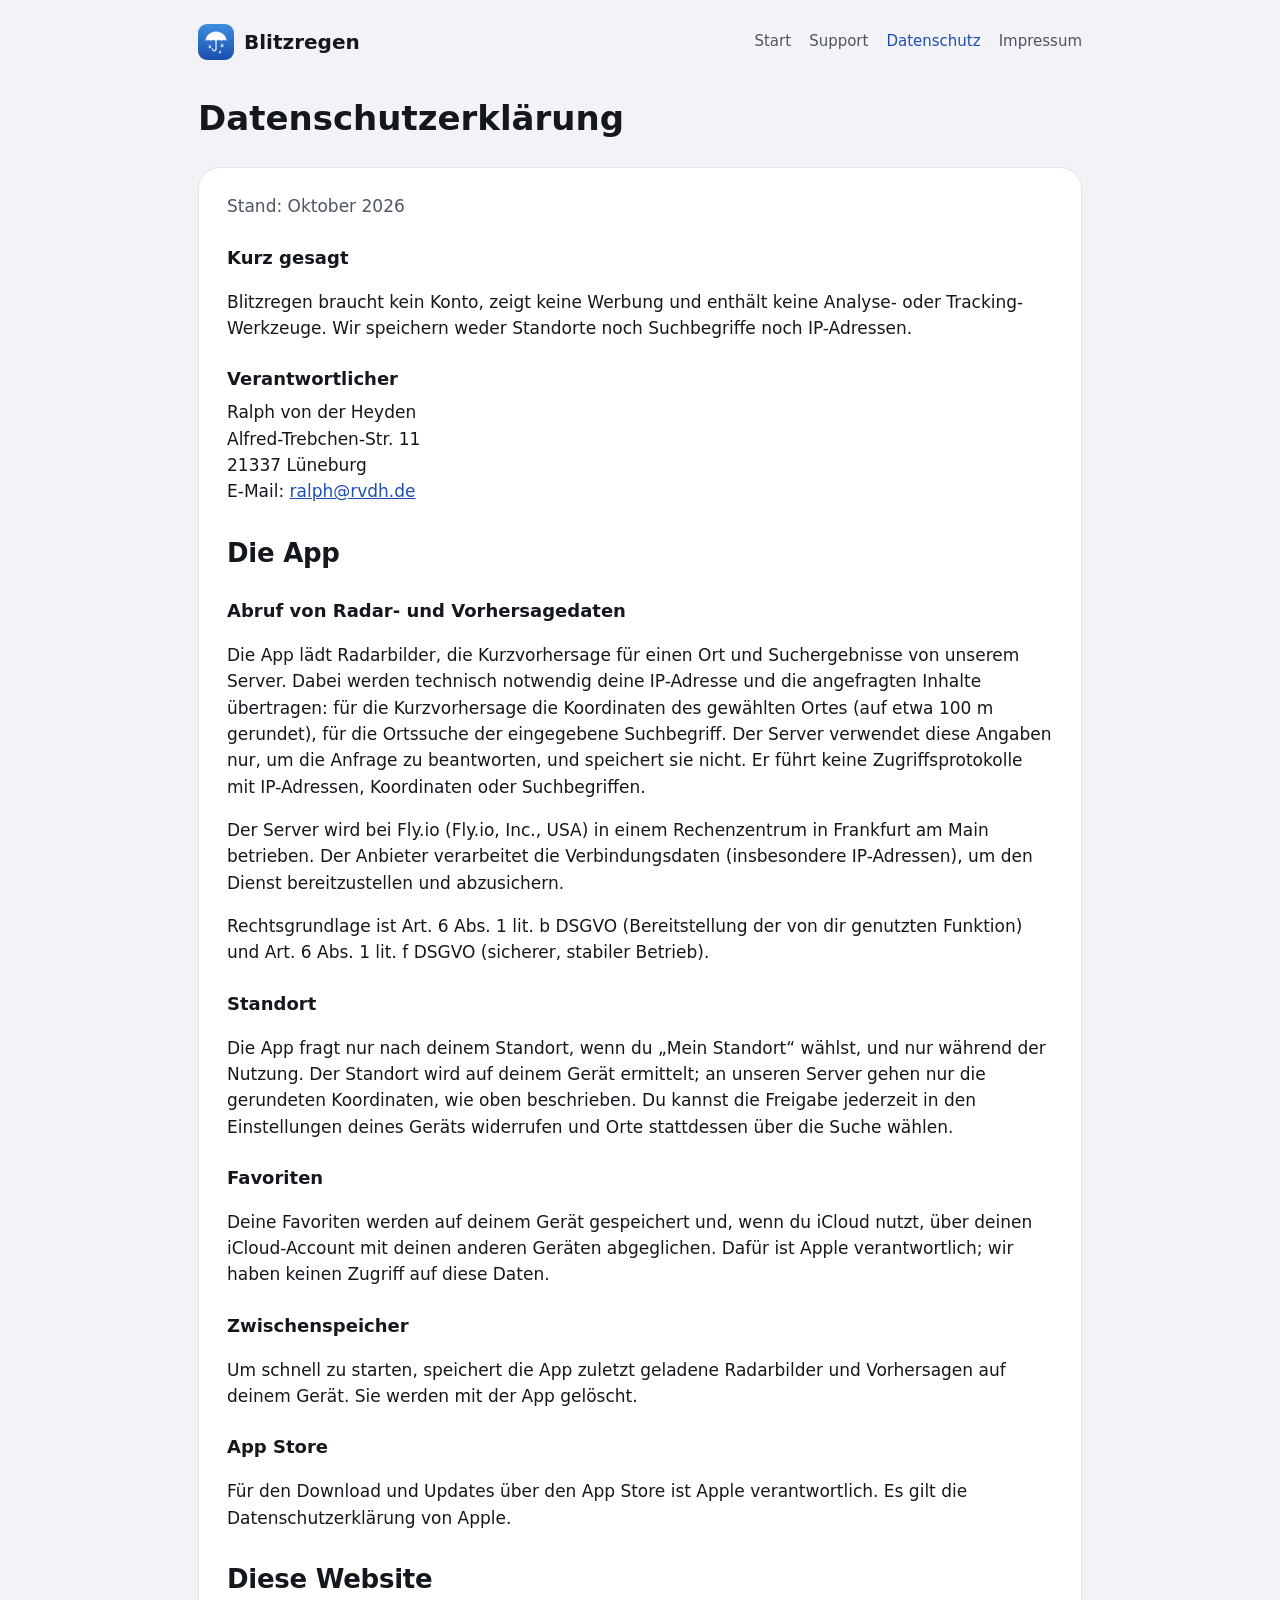
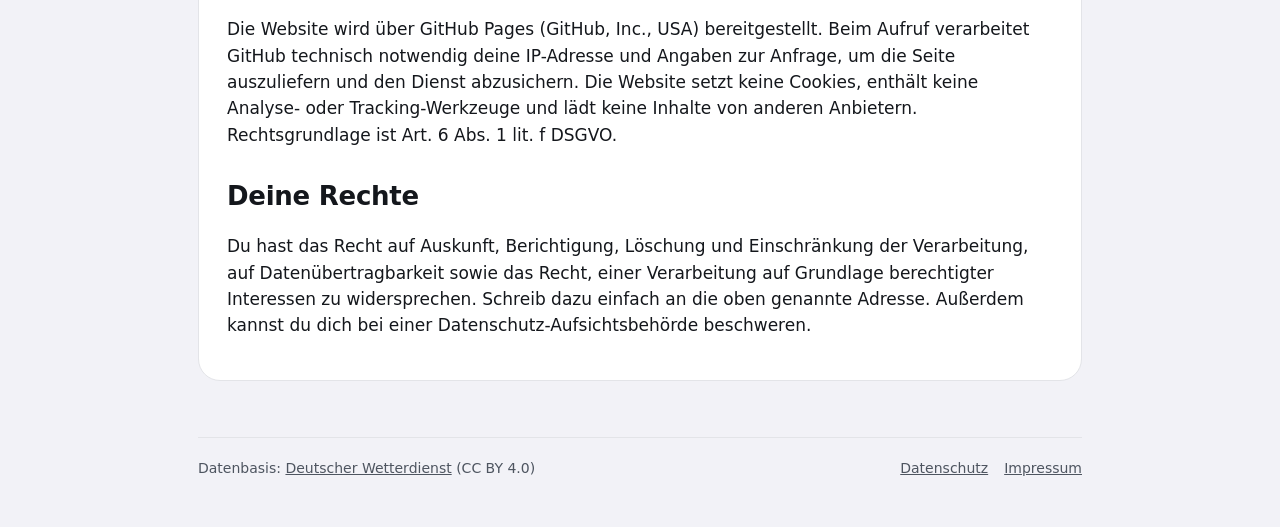
==== datenschutz.html @ 9316844d "Website: Start, Support, Datenschutz, Impressum Co-Authored-By: Claude Opus 5.5 <noreply@anthropic.c" ====
<!doctype html>
<html lang="de">
<head>
  <meta charset="utf-8">
  <meta name="viewport" content="width=device-width, initial-scale=1">
  <title>Datenschutz – Blitzregen</title>
  <link rel="icon" href="favicon.ico" sizes="48x48">
  <link rel="icon" href="favicon.svg" type="image/svg+xml">
  <link rel="apple-touch-icon" href="apple-touch-icon.png">
  <link rel="stylesheet" href="style.css">
</head>
<body>
<div class="page">
  <header class="top">
    <a class="brand" href="./"><img src="img/icon.png" width="36" height="36" alt="">Blitzregen</a>
    <nav class="top" aria-label="Hauptnavigation">
      <a href="./">Start</a>
      <a href="./#support">Support</a>
      <a href="datenschutz.html" aria-current="page">Datenschutz</a>
      <a href="impressum.html">Impressum</a>
    </nav>
  </header>

  <main>
    <h1>Datenschutzerklärung</h1>
    <div class="prose">
      <p class="muted">Stand: Oktober 2026</p>

      <h3>Kurz gesagt</h3>
      <p>Blitzregen braucht kein Konto, zeigt keine Werbung und enthält keine Analyse- oder Tracking-Werkzeuge. Wir speichern weder Standorte noch Suchbegriffe noch IP-Adressen.</p>

      <h3>Verantwortlicher</h3>
      <address>
        Ralph von der Heyden<br>
        Alfred-Trebchen-Str. 11<br>
        21337 Lüneburg<br>
        E-Mail: <a href="mailto:ralph@rvdh.de">ralph@rvdh.de</a>
      </address>

      <h2 style="margin-top: 28px">Die App</h2>

      <h3>Abruf von Radar- und Vorhersagedaten</h3>
      <p>Die App lädt Radarbilder, die Kurzvorhersage für einen Ort und Suchergebnisse von unserem Server. Dabei werden technisch notwendig deine IP-Adresse und die angefragten Inhalte übertragen: für die Kurzvorhersage die Koordinaten des gewählten Ortes (auf etwa 100 m gerundet), für die Ortssuche der eingegebene Suchbegriff. Der Server verwendet diese Angaben nur, um die Anfrage zu beantworten, und speichert sie nicht. Er führt keine Zugriffsprotokolle mit IP-Adressen, Koordinaten oder Suchbegriffen.</p>
      <p>Der Server wird bei Fly.io (Fly.io, Inc., USA) in einem Rechenzentrum in Frankfurt am Main betrieben. Der Anbieter verarbeitet die Verbindungsdaten (insbesondere IP-Adressen), um den Dienst bereitzustellen und abzusichern.</p>
      <p>Rechtsgrundlage ist Art. 6 Abs. 1 lit. b DSGVO (Bereitstellung der von dir genutzten Funktion) und Art. 6 Abs. 1 lit. f DSGVO (sicherer, stabiler Betrieb).</p>

      <h3>Standort</h3>
      <p>Die App fragt nur nach deinem Standort, wenn du „Mein Standort“ wählst, und nur während der Nutzung. Der Standort wird auf deinem Gerät ermittelt; an unseren Server gehen nur die gerundeten Koordinaten, wie oben beschrieben. Du kannst die Freigabe jederzeit in den Einstellungen deines Geräts widerrufen und Orte stattdessen über die Suche wählen.</p>

      <h3>Favoriten</h3>
      <p>Deine Favoriten werden auf deinem Gerät gespeichert und, wenn du iCloud nutzt, über deinen iCloud-Account mit deinen anderen Geräten abgeglichen. Dafür ist Apple verantwortlich; wir haben keinen Zugriff auf diese Daten.</p>

      <h3>Zwischenspeicher</h3>
      <p>Um schnell zu starten, speichert die App zuletzt geladene Radarbilder und Vorhersagen auf deinem Gerät. Sie werden mit der App gelöscht.</p>

      <h3>App Store</h3>
      <p>Für den Download und Updates über den App Store ist Apple verantwortlich. Es gilt die Datenschutzerklärung von Apple.</p>

      <h2 style="margin-top: 28px">Diese Website</h2>
      <p>Die Website wird über GitHub Pages (GitHub, Inc., USA) bereitgestellt. Beim Aufruf verarbeitet GitHub technisch notwendig deine IP-Adresse und Angaben zur Anfrage, um die Seite auszuliefern und den Dienst abzusichern. Die Website setzt keine Cookies, enthält keine Analyse- oder Tracking-Werkzeuge und lädt keine Inhalte von anderen Anbietern. Rechtsgrundlage ist Art. 6 Abs. 1 lit. f DSGVO.</p>

      <h2 style="margin-top: 28px">Deine Rechte</h2>
      <p>Du hast das Recht auf Auskunft, Berichtigung, Löschung und Einschränkung der Verarbeitung, auf Datenübertragbarkeit sowie das Recht, einer Verarbeitung auf Grundlage berechtigter Interessen zu widersprechen. Schreib dazu einfach an die oben genannte Adresse. Außerdem kannst du dich bei einer Datenschutz-Aufsichtsbehörde beschweren.</p>
    </div>
  </main>

  <footer>
    <span>Datenbasis: <a href="https://www.dwd.de" rel="noopener">Deutscher Wetterdienst</a> (CC BY 4.0)</span>
    <nav aria-label="Rechtliches">
      <a href="datenschutz.html">Datenschutz</a>
      <a href="impressum.html">Impressum</a>
    </nav>
  </footer>
</div>
</body>
</html>
---- style.css ----
/* Blitzregen – Website. Farben wie in den Apps ("Klar" hell, "Nacht" dunkel). */
:root {
  color-scheme: light dark;
  --font: -apple-system, BlinkMacSystemFont, "SF Pro Text", Inter, system-ui, sans-serif;
  --bg: #F2F2F7;
  --card: #FFFFFF;
  --line: #E3E4E8;
  --text: #14171C;
  --text-2: #4E5560;
  --accent: #1C4FB0;
  --c1: #D4EBF8; --c2: #A3D2F2; --c3: #62AEE6; --c4: #2C80D2;
  --c5: #1C4FB0; --c6: #F2B33D; --c7: #E8762A; --c8: #C2410C;
}
@media (prefers-color-scheme: dark) {
  :root {
    --bg: #0F1115;
    --card: #1A1D23;
    --line: #2A2E36;
    --text: #F4F5F7;
    --text-2: #A9AFBA;
    --accent: #4C9BFF;
    --c1: #1C4E80; --c2: #1F7A9E; --c3: #23A7A0; --c4: #6BC46B;
    --c5: #E3D04A; --c6: #F29A3A; --c7: #EE5A3A; --c8: #F23A8A;
  }
}

* { box-sizing: border-box; }
html { -webkit-text-size-adjust: 100%; }
body {
  margin: 0;
  background: var(--bg);
  color: var(--text);
  font: 17px/1.55 var(--font);
}
a { color: var(--accent); }
a:focus-visible { outline: 2px solid var(--accent); outline-offset: 2px; border-radius: 4px; }

.page {
  max-width: 980px;
  margin: 0 auto;
  padding: 24px clamp(16px, 4vw, 48px) 48px;
}
header.top {
  display: flex;
  flex-wrap: wrap;
  align-items: center;
  justify-content: space-between;
  gap: 12px;
  margin-bottom: 32px;
}
.brand {
  display: flex;
  align-items: center;
  gap: 10px;
  font-weight: 700;
  font-size: 20px;
  color: var(--text);
  text-decoration: none;
}
.brand img { width: 36px; height: 36px; border-radius: 9px; }
nav.top { display: flex; flex-wrap: wrap; gap: 4px 18px; font-size: 15px; }
nav.top a { color: var(--text-2); text-decoration: none; }
nav.top a:hover, nav.top a[aria-current="page"] { color: var(--accent); }

.hero {
  display: flex;
  flex-wrap: wrap;
  align-items: center;
  gap: 32px;
}
.hero-text { flex: 1 1 360px; }
.hero h1 { font-size: clamp(34px, 6vw, 52px); line-height: 1.1; margin: 0 0 12px; letter-spacing: -0.02em; }
.hero .lead { font-size: 20px; color: var(--text-2); margin: 0 0 20px; }
.badge {
  display: inline-block;
  padding: 10px 18px;
  border-radius: 999px;
  background: var(--accent);
  color: #fff;
  font-weight: 600;
  font-size: 15px;
}
.shots { flex: 1 1 300px; display: flex; gap: 16px; justify-content: center; }
.shots img {
  width: min(46%, 230px);
  height: auto;
  border-radius: 28px;
  border: 1px solid var(--line);
  box-shadow: 0 12px 40px rgb(0 0 0 / 0.12);
}
.scale { display: flex; gap: 4px; margin: 20px 0 0; }
.scale span { flex: 1; height: 8px; border-radius: 4px; }

section { margin-top: 48px; }
h2 { font-size: 26px; margin: 0 0 16px; letter-spacing: -0.01em; }
h3 { font-size: 18px; margin: 24px 0 6px; }
.cards { display: grid; grid-template-columns: repeat(auto-fit, minmax(240px, 1fr)); gap: 16px; }
.card {
  background: var(--card);
  border: 1px solid var(--line);
  border-radius: 22px;
  padding: 20px 22px;
}
.card h3 { margin-top: 0; }
.card p { margin: 0; color: var(--text-2); }

.prose { background: var(--card); border: 1px solid var(--line); border-radius: 22px; padding: 8px 28px 24px; }
.prose p, .prose li { color: var(--text); }
.prose .muted { color: var(--text-2); }
address { font-style: normal; }

footer {
  margin-top: 56px;
  padding-top: 20px;
  border-top: 1px solid var(--line);
  font-size: 14px;
  color: var(--text-2);
  display: flex;
  flex-wrap: wrap;
  gap: 8px 20px;
  justify-content: space-between;
}
footer nav { display: flex; gap: 16px; }
footer a { color: var(--text-2); }
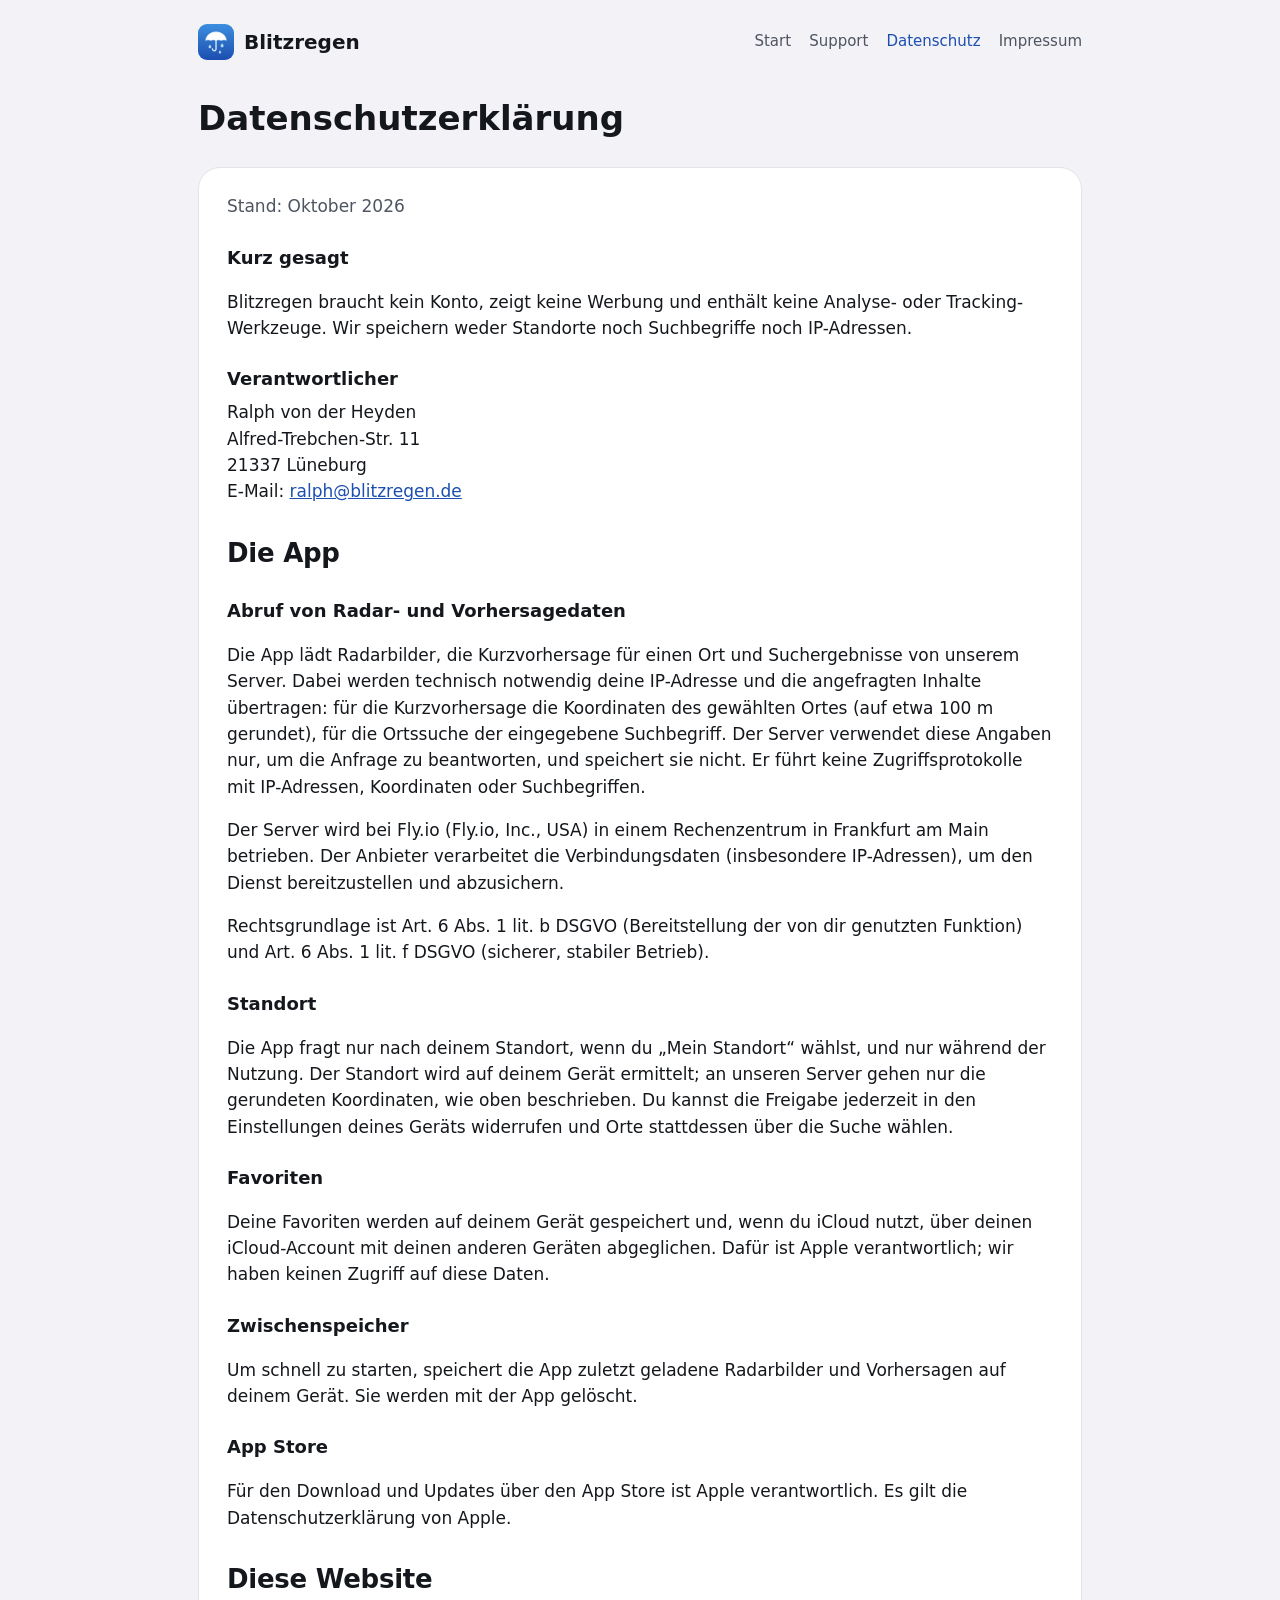
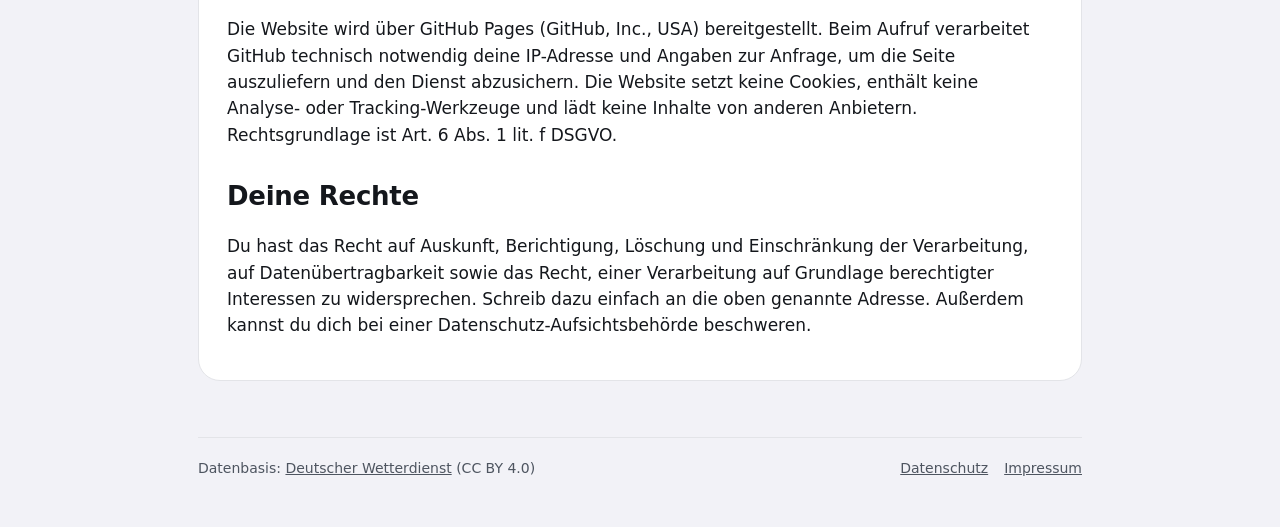
==== commit e4cf2269: "Kontakt: ralph@blitzregen.de, im Impressum info@blitzregen.de Co-Authored-By: Claude Opus 5.5 <norep" ====
--- a/datenschutz.html
+++ b/datenschutz.html
@@ -34,7 +34,7 @@
         Ralph von der Heyden<br>
         Alfred-Trebchen-Str. 11<br>
         21337 Lüneburg<br>
-        E-Mail: <a href="mailto:ralph@rvdh.de">ralph@rvdh.de</a>
+        E-Mail: <a href="mailto:ralph@blitzregen.de">ralph@blitzregen.de</a>
       </address>
 
       <h2 style="margin-top: 28px">Die App</h2>
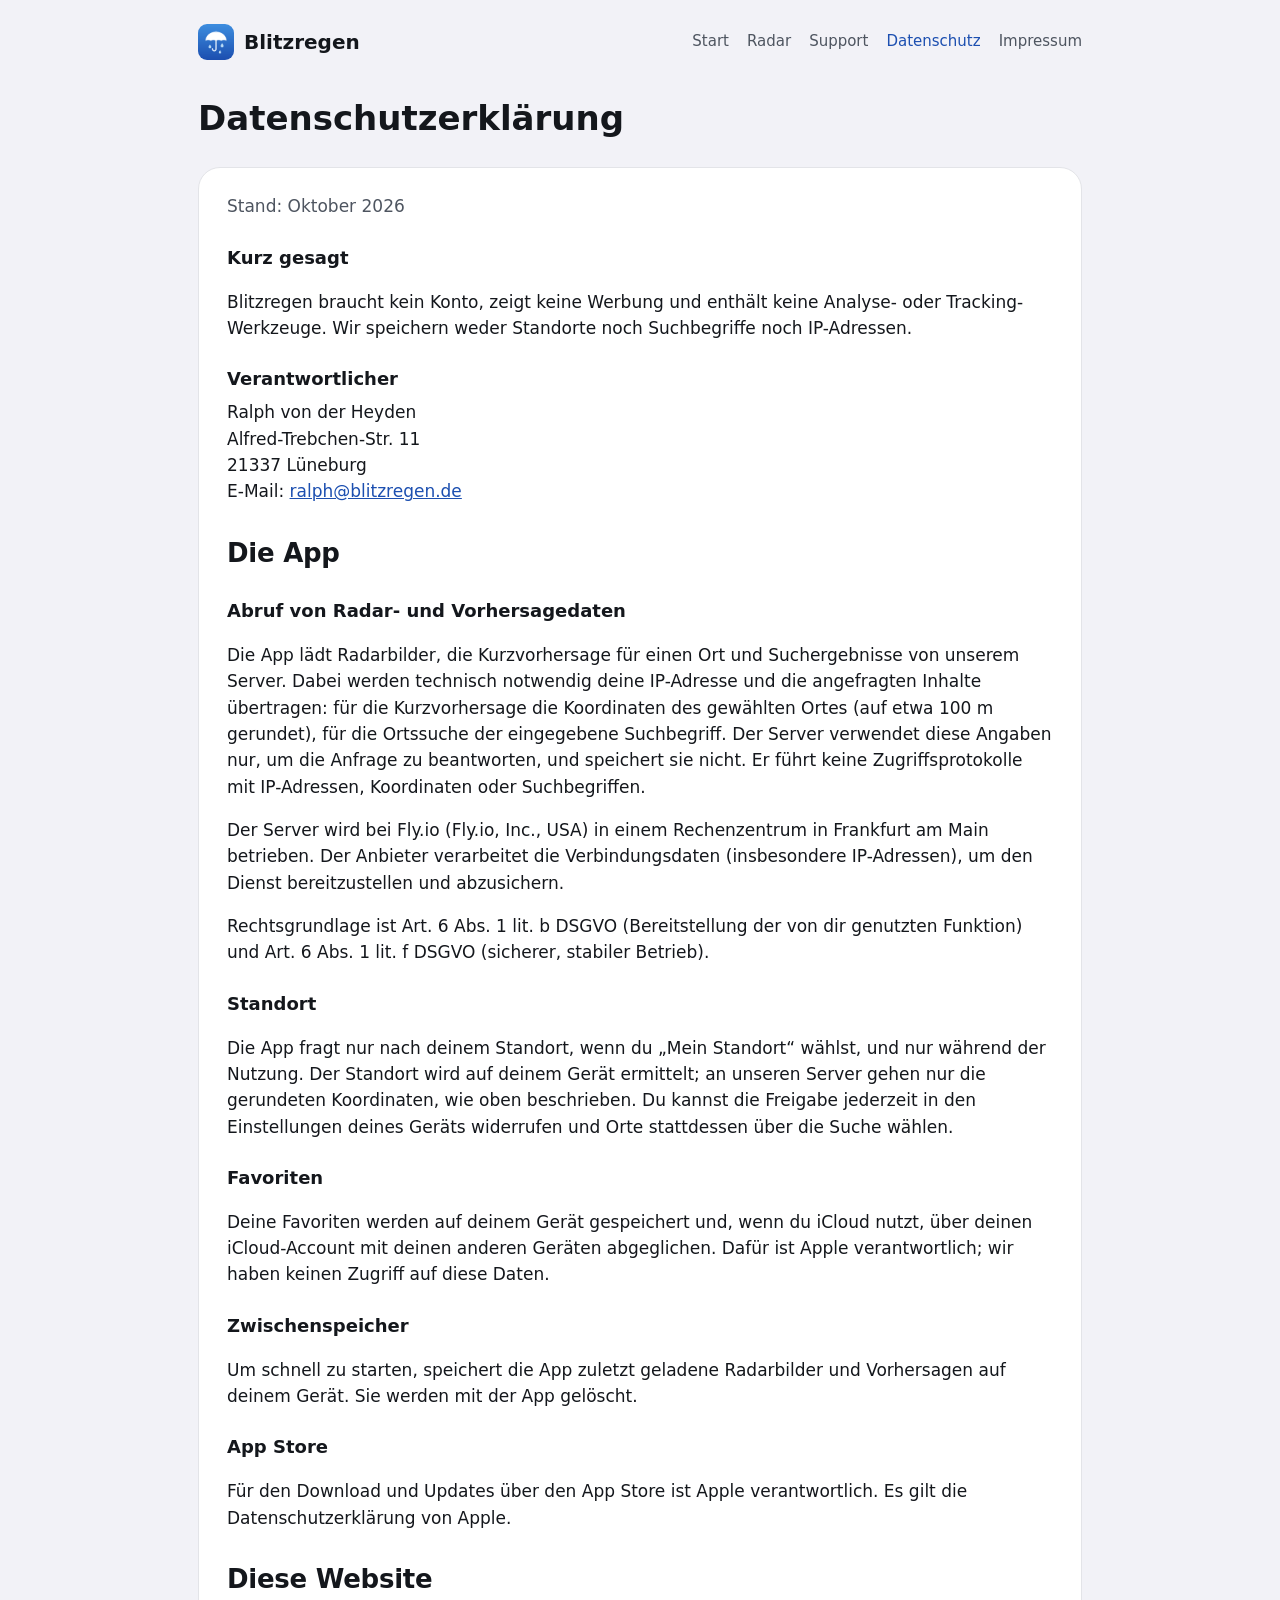
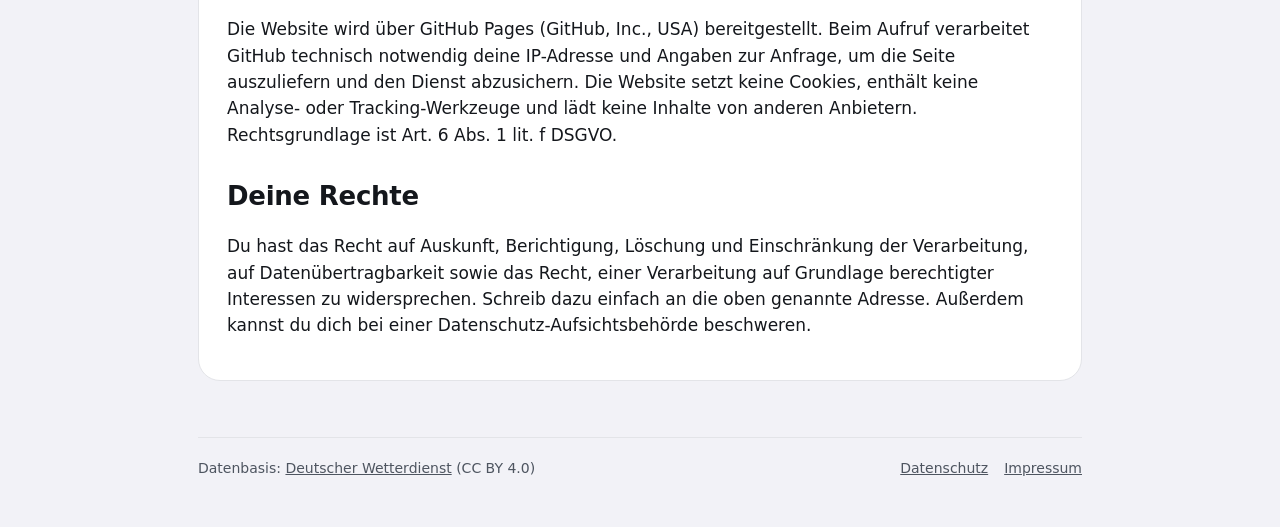
==== commit df9b1b75: "Link zur Web-App radar.blitzregen.de Co-Authored-By: Claude Opus 5.5 <noreply@anthropic.com>" ====
--- a/datenschutz.html
+++ b/datenschutz.html
@@ -15,6 +15,7 @@
     <a class="brand" href="./"><img src="img/icon.png" width="36" height="36" alt="">Blitzregen</a>
     <nav class="top" aria-label="Hauptnavigation">
       <a href="./">Start</a>
+      <a href="https://radar.blitzregen.de">Radar</a>
       <a href="./#support">Support</a>
       <a href="datenschutz.html" aria-current="page">Datenschutz</a>
       <a href="impressum.html">Impressum</a>
--- a/style.css
+++ b/style.css
@@ -71,14 +71,22 @@
 .hero-text { flex: 1 1 360px; }
 .hero h1 { font-size: clamp(34px, 6vw, 52px); line-height: 1.1; margin: 0 0 12px; letter-spacing: -0.02em; }
 .hero .lead { font-size: 20px; color: var(--text-2); margin: 0 0 20px; }
+.actions { display: flex; flex-wrap: wrap; gap: 10px; }
 .badge {
   display: inline-block;
+  text-decoration: none;
   padding: 10px 18px;
   border-radius: 999px;
   background: var(--accent);
   color: #fff;
   font-weight: 600;
   font-size: 15px;
+}
+a.badge:hover { filter: brightness(1.1); }
+.badge.secondary {
+  background: transparent;
+  color: var(--accent);
+  box-shadow: inset 0 0 0 1.5px var(--accent);
 }
 .shots { flex: 1 1 300px; display: flex; gap: 16px; justify-content: center; }
 .shots img {
